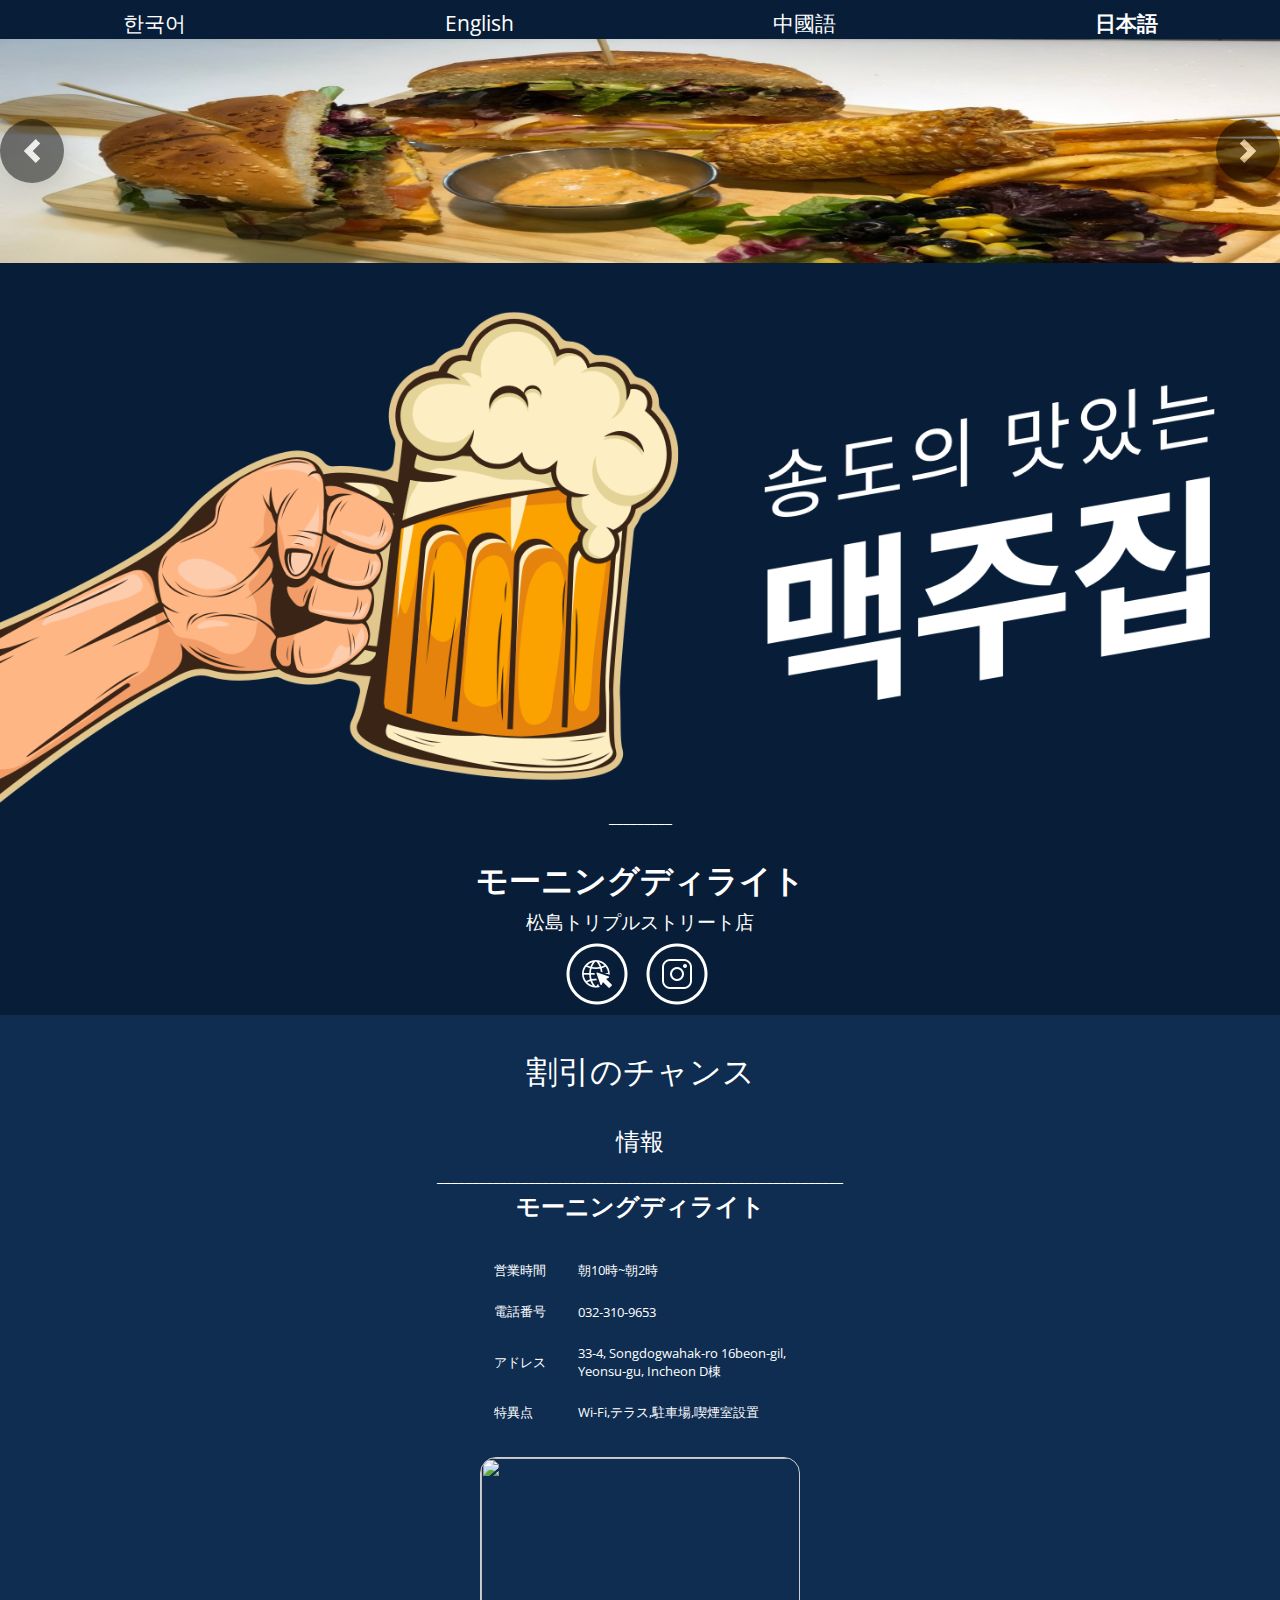
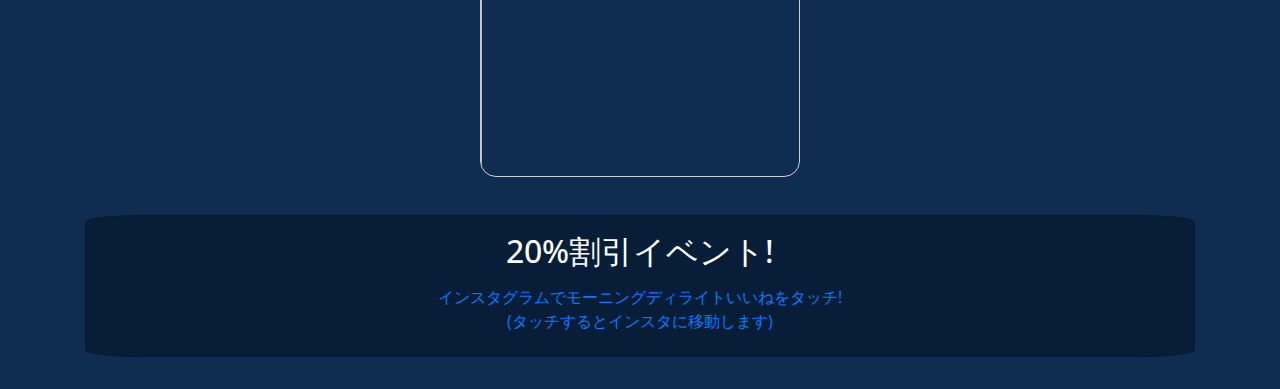
==== japanse.html @ a7b033f3 "add language setting" ====
<!doctype>
<html>

<head>
     <meta charset="utf-8">
    <link rel="stylesheet" href="css/bootstrap.min.css" />
    <link rel="stylesheet" href="css/index.css" />
    <link rel="stylesheet" href="https://use.fontawesome.com/releases/v5.2.0/css/all.css" integrity="sha384-hWVjflwFxL6sNzntih27bfxkr27PmbbK/iSvJ+a4+0owXq79v+lsFkW54bOGbiDQ"
        crossorigin="anonymous">
    <script src="https://code.jquery.com/jquery-3.3.1.slim.min.js" integrity="sha384-q8i/X+965DzO0rT7abK41JStQIAqVgRVzpbzo5smXKp4YfRvH+8abtTE1Pi6jizo"
        crossorigin="anonymous"></script>
    <script src="https://cdnjs.cloudflare.com/ajax/libs/popper.js/1.14.3/umd/popper.min.js" integrity="sha384-ZMP7rVo3mIykV+2+9J3UJ46jBk0WLaUAdn689aCwoqbBJiSnjAK/l8WvCWPIPm49"
        crossorigin="anonymous"></script>
    <script src="https://ajax.googleapis.com/ajax/libs/jquery/3.3.1/jquery.min.js"></script>
    <script src="js/bootstrap.min.js"></script>

</head>


<body>
    <div>
        <div class="row justify-content-around" id="nav_bar">
            <div class="col-xs-2">
                <a href="./index.html">한국어</a>
            </div>
            <div class="col-xs-2">
                <a href="./index1.html">English</a>
            </div>
            <div class="col-xs-2">
                <a href="./index2.html">中國語</a>
            </div>
            <div class="col-xs-2">
                <a href="#" style="font-weight: bold">日本語</a>
            </div>
        </div>
        
        <div id="MD_carousel" class="carousel slide carousel-fade" data-ride="carousel">
            <div class="carousel-inner">
                <div class="carousel-item active">
                    <img class="d-block w-100" src="./img/MD1.jpg" alt="First slide">
                </div>
                <div class="carousel-item">
                    <img class="d-block w-100" src="./img/MD2.jpg" alt="Second slide">
                </div>
                <div class="carousel-item">
                    <img class="d-block w-100" src="./img/MD3.jpg" alt="Third slide">
                </div>
            </div>
            <a class="carousel-control-prev" href="#MD_carousel" role="button" data-slide="prev">
                <span class="carousel-control-prev-icon" aria-hidden="true"></span>
            </a>
            <a class="carousel-control-next" href="#MD_carousel" role="button" data-slide="next">
                <span class="carousel-control-next-icon" aria-hidden="true"></span>
            </a>
        </div>

        <div id="MD_radius">
            <div>
                <img class="MD_I" src="./img/beer.png" />
            </div>
            <center>
                <div class="container">
                    _________
                    <br/>
                    <h2 style="font-weight: bold ;margin-top:2rem;">モーニングディライト</h2>
                    <span id="MD_Song">松島トリプルストリート店</span>
                    <div class="MD_c">
                        <a href="https://m.store.naver.com/restaurants/detail?id=669743525">
                            <img src="./img/1.png" />
                        </a>
                        <a href="https://www.instagram.com/md_in_songdo/">
                            <img src="./img/white.png" />
                        </a>
                    </div>
                </div>
            </center>
        </div>
        <div id="MD_accordion">
            <center>
                <a href="#coupon">
                    <span style="color:white; font-size: 2rem;">割引のチャンス</span>
                </a>
            </center>
            <div class="container" id="cl_bg">
                <center>
                    <h4>情報
                        <br/>
                    </h4>
                    __________________________________________________________
                    <br/>
                </center>
                <center>
                    <span style="font-weight: bold; font-size:1.5rem; padding:1rem 1rem;">モーニングディライト</span>
                    <table id="MD_t">
                        <tr>
                            <td>
                                営業時間
                            </td>
                            <td>
                                朝10時~朝2時
                            </td>
                        </tr>
                        <tr>
                            <td>
                                電話番号
                            </td>
                            <td>
                                032-310-9653
                            </td>
                        </tr>
                        <tr>
                            <td>
                                アドレス
                            </td>
                            <td>
                                33-4, Songdogwahak-ro 16beon-gil,<br> Yeonsu-gu, Incheon D棟
                            </td>
                        </tr>
                        <tr>
                            <td>
                                特異点
                            </td>
                            <td>
                                Wi-Fi,テラス,駐車場,喫煙室設置
                            </td>
                        </tr>
                    </table>
                </center>
                <center>
                    <table id="MD_t1">
                        <tr>
                            <td>
                                <a href="https://map.naver.com/index.nhn?searchCoord=7c30d41645e458b68d3a2a4c32809c4838bce439d4922be2fa002d666c1beabb&query=66qo64ud65Sc65287J207Yq4IO2KuOumrO2UjOyKpO2KuOumrO2KuCDsp4HsmIHsoJA%3D&menu=location&street=on&tab=1&lng=8e48622aa38531742b465e1376ebda30&mapMode=0&mpx=a5f09ac98a23c632d46a749507f4f30246db13d1ecf91e034d4624811f751e9b11b6a52408a9c1525563d156ce169345521958ad7a3da2339897e4f45fe1b0ca&lat=ff853225fff9375dbcdc8529db49bd4a&dlevel=11&enc=b64"
                                    target="_blank">
                                    <img src="http://prt.map.naver.com/mashupmap/print?key=p1534151873457_71561977" id="Naver_map"/>
                                </a>
                            </td>
                        </tr>
                        <tr>
                            <td>
                                <table cellpadding="0" cellspacing="0" width="100%"> </table>
                            </td>
                        </tr>
                    </table>

                </center>


                <a name=coupon>
                    <div class="card" id="MD_c2">
                        <h2>
                            <center>20%割引イベント!</center>
                        </h2>
                        <a class="btn" href="https://www.instagram.com/md_in_songdo/">インスタグラムでモーニングディライトいいねをタッチ!</br>(タッチするとインスタに移動します)</a>
                    </div>
                </a>
            </div>
        </div>

    </div>
</body>

</html>
---- css/index.css ----
@import url('https://fonts.googleapis.com/css?family=Open+Sans');
body{
    font-family: 'Open Sans', sans-serif;
}
#nav_bar{
    z-index: 3;
    position: relative;
    color:white;
    font-size:1.3rem;
    padding:0.5rem 0.5rem 0 0.5rem;
    background-color:#081e38;
}
#nav_bar a{
    color:white;
}
#MD_carousel{
    position: relative;
    width:auto;
    height:14rem !important;
    z-index: 1;
}
#MD_carousel img{
    width:auto;
    height:18rem;
}
#MD_carousel .carousel-control-prev-icon,
#MD_carousel .carousel-control-next-icon{
  position: relative;
}
.carousel-control-prev,
.carousel-control-next{
  width:4rem;
}

.carousel-control-prev-icon,
.carousel-control-next-icon {
  height: 4rem;
  width: 4rem;
  background-size: 1.5rem;
  background-color:black;
  border-radius: 50%;
  box-shadow:5px 5px 40px -16px black;
}
#MD_radius{
    z-index: 1; 
    position: relative; 
    background-color:#081e38;
    color:white;
}
#MD_radius .MD_I{
    max-width:95%;
    height:auto;
    margin-top:3rem;
}
#MD_accordion{
    padding:2rem 0rem;
    background-color: #0e2d51;
    color:white;
}
#cl_bg{
    padding-top:2rem;
    background-color: #0e2d51;
    color:white;
}
.MD_c img{
    margin:7px 10px 10px 4px;
}
#MD_t{
    font-size:0.8rem; 
    color:white;
    margin:1.5rem 0rem;
}
#MD_t td{
    padding:0.8rem 1rem 0.6rem 1rem;
}
#MD_i{
    border-radius: 5%;
}
#MD_c2{
    margin-top:2.2rem;
    padding:1rem;
    background-color:#081e38;
    border-radius: 5%;
    font-weight: bold;
}
#MD_t1 img{
    border-radius:5%;
    border:1px solid #cecece;
}
#MD_Song{
    margin:1.5rem;
    font-size: 1.2rem;
}
#Naver_map{
    width:20rem;
    height:20rem; 
    vertical-align:top;
}
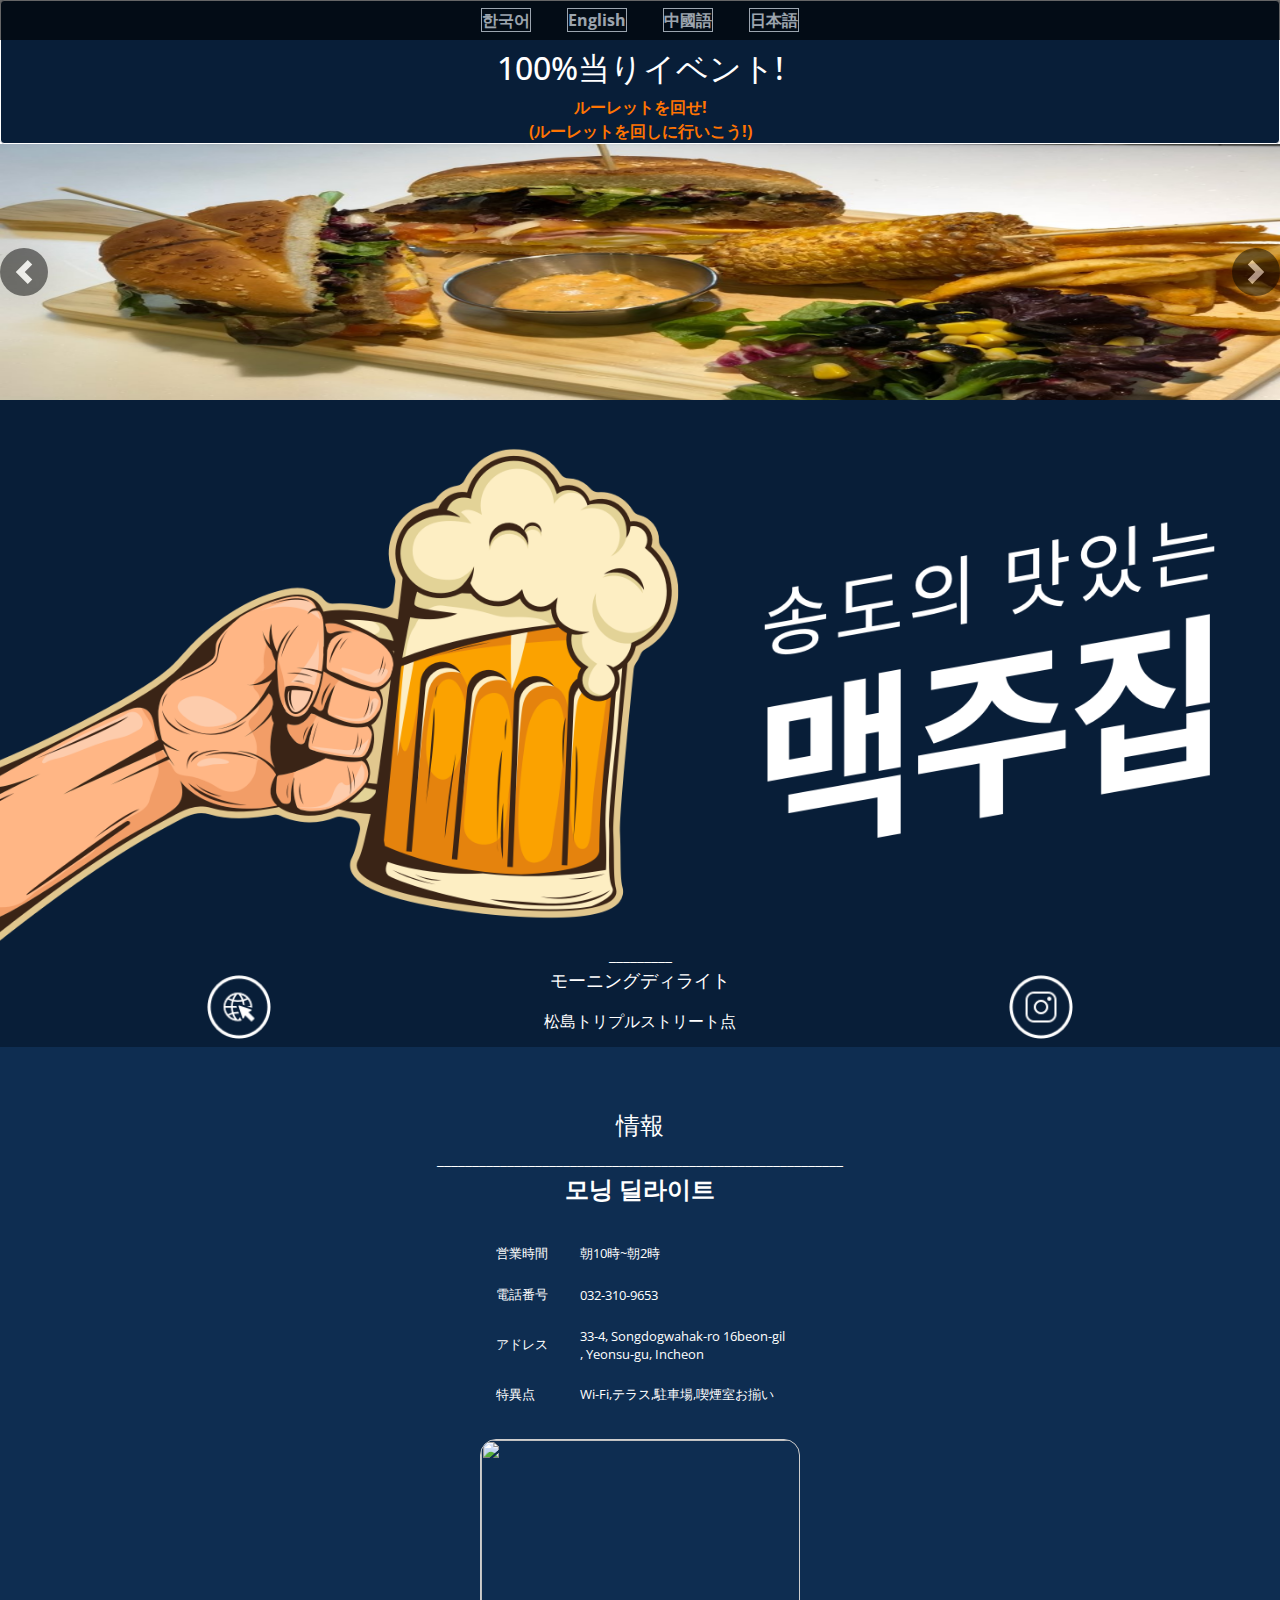
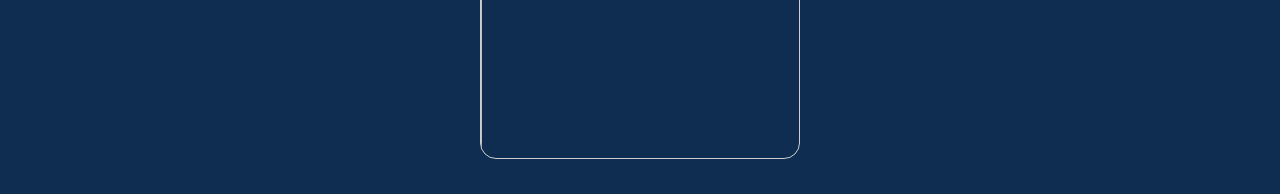
==== commit 1c6fef71: "resize and cut margin-right" ====
--- a/japanse.html
+++ b/japanse.html
@@ -2,9 +2,15 @@
 <html>
 
 <head>
-     <meta charset="utf-8">
+    <meta charset="utf-8">
+    <meta name="viewport" content="width=device-width, user-scalable=no">
+    <link href="https://fonts.googleapis.com/css?family=Open+Sans" rel="stylesheet">
+    <style>
+        @import url('https://fonts.googleapis.com/css?family=Open+Sans');
+    </style>
+    <meta name="viewport" content="width=device-width, user-scalable=no">
     <link rel="stylesheet" href="css/bootstrap.min.css" />
-    <link rel="stylesheet" href="css/index.css" />
+    <link rel="stylesheet" href="css/subindex.css" />
     <link rel="stylesheet" href="https://use.fontawesome.com/releases/v5.2.0/css/all.css" integrity="sha384-hWVjflwFxL6sNzntih27bfxkr27PmbbK/iSvJ+a4+0owXq79v+lsFkW54bOGbiDQ"
         crossorigin="anonymous">
     <script src="https://code.jquery.com/jquery-3.3.1.slim.min.js" integrity="sha384-q8i/X+965DzO0rT7abK41JStQIAqVgRVzpbzo5smXKp4YfRvH+8abtTE1Pi6jizo"
@@ -19,21 +25,23 @@
 
 <body>
     <div>
-        <div class="row justify-content-around" id="nav_bar">
-            <div class="col-xs-2">
+
+        <div id="nav_bar">
+            <center>
                 <a href="./index.html">한국어</a>
+                <a href="#">English</a>
+                <a href="#">中國語</a>
+                <a href="#"  style="font-weight: bold">日本語</a>
+            </center>
+        </div>
+
+        <div class="card" id="MD_c2">
+                <h2>
+                    <center>100%当りイベント!</center>
+                </h2>
+                <a href="./Roulette.html"> ルーレットを回せ!</br>(ルーレットを回しに行いこう!)</a>
             </div>
-            <div class="col-xs-2">
-                <a href="./index1.html">English</a>
-            </div>
-            <div class="col-xs-2">
-                <a href="./index2.html">中國語</a>
-            </div>
-            <div class="col-xs-2">
-                <a href="#" style="font-weight: bold">日本語</a>
-            </div>
-        </div>
-        
+
         <div id="MD_carousel" class="carousel slide carousel-fade" data-ride="carousel">
             <div class="carousel-inner">
                 <div class="carousel-item active">
@@ -53,6 +61,7 @@
                 <span class="carousel-control-next-icon" aria-hidden="true"></span>
             </a>
         </div>
+        
 
         <div id="MD_radius">
             <div>
@@ -62,25 +71,26 @@
                 <div class="container">
                     _________
                     <br/>
-                    <h2 style="font-weight: bold ;margin-top:2rem;">モーニングディライト</h2>
-                    <span id="MD_Song">松島トリプルストリート店</span>
-                    <div class="MD_c">
-                        <a href="https://m.store.naver.com/restaurants/detail?id=669743525">
+                    <div class="row justify-content-around ">
+                        <div class="MD_c col-xs">
+                            <a href="https://m.store.naver.com/restaurants/detail?id=669743525">
                             <img src="./img/1.png" />
                         </a>
-                        <a href="https://www.instagram.com/md_in_songdo/">
-                            <img src="./img/white.png" />
-                        </a>
+                    </div>
+                        <div class="col-xs">  
+                            <p id="MD_J">モーニングディライト<br></p>
+                            <span id="MD_Song">松島トリプルストリート点</span>
+                        </div>
+                        <div class="MD_c col-xs">
+                                <a href="https://www.instagram.com/md_in_songdo/">
+                                    <img src="./img/white.png" />
+                                </a>
+                        </div>
                     </div>
                 </div>
             </center>
         </div>
         <div id="MD_accordion">
-            <center>
-                <a href="#coupon">
-                    <span style="color:white; font-size: 2rem;">割引のチャンス</span>
-                </a>
-            </center>
             <div class="container" id="cl_bg">
                 <center>
                     <h4>情報
@@ -90,14 +100,14 @@
                     <br/>
                 </center>
                 <center>
-                    <span style="font-weight: bold; font-size:1.5rem; padding:1rem 1rem;">モーニングディライト</span>
+                    <span style="font-weight: bold; font-size:1.5rem; padding:1rem 1rem;">모닝 딜라이트</span>
                     <table id="MD_t">
                         <tr>
                             <td>
-                                営業時間
+                                    営業時間
                             </td>
                             <td>
-                                朝10時~朝2時
+                                    朝10時~朝2時
                             </td>
                         </tr>
                         <tr>
@@ -113,15 +123,15 @@
                                 アドレス
                             </td>
                             <td>
-                                33-4, Songdogwahak-ro 16beon-gil,<br> Yeonsu-gu, Incheon D棟
+                                    33-4, Songdogwahak-ro 16beon-gil<br>, Yeonsu-gu, Incheon
                             </td>
                         </tr>
                         <tr>
                             <td>
-                                特異点
+                                    特異点
                             </td>
                             <td>
-                                Wi-Fi,テラス,駐車場,喫煙室設置
+                                Wi-Fi,テラス,駐車場,喫煙室お揃い
                             </td>
                         </tr>
                     </table>
@@ -145,15 +155,6 @@
 
                 </center>
 
-
-                <a name=coupon>
-                    <div class="card" id="MD_c2">
-                        <h2>
-                            <center>20%割引イベント!</center>
-                        </h2>
-                        <a class="btn" href="https://www.instagram.com/md_in_songdo/">インスタグラムでモーニングディライトいいねをタッチ!</br>(タッチするとインスタに移動します)</a>
-                    </div>
-                </a>
             </div>
         </div>
 
--- a/css/subindex.css
+++ b/css/subindex.css
@@ -0,0 +1,114 @@
+@import url('https://fonts.googleapis.com/css?family=Open+Sans');
+body{
+    font-family: 'Open Sans', sans-serif;
+    margin-right:0;
+    margin-left:0;
+}
+#nav_bar{
+    width: 100%;
+    background-color:black;
+    z-index: 3;
+    position: fixed;
+    font-weight: bold;
+    opacity:0.6;
+    font-size:1rem;
+    padding:0.5rem 0 0.5rem 0;
+}
+#nav_bar a{
+    color:white;
+    border:1px solid white;
+    margin:1rem;
+}
+#MD_carousel{
+    position: relative;
+    width:100%;
+    height:16rem !important;
+    z-index: 1;
+}
+#MD_carousel img{
+    width:100%;
+    height:18rem;
+}
+#MD_carousel .carousel-control-prev-icon,
+#MD_carousel .carousel-control-next-icon{
+  position: relative;
+}
+.carousel-control-prev,
+.carousel-control-next{
+  width:3rem;
+}
+
+.carousel-control-prev-icon,
+.carousel-control-next-icon {
+  height: 3rem;
+  width: 3rem;
+  background-size: 1.5rem;
+  background-color:black;
+  border-radius: 50%;
+  box-shadow:5px 5px 40px -16px black;
+}
+#MD_radius{
+    z-index: 1; 
+    position: relative; 
+    background-color:#081e38;
+    color:white;
+}
+#MD_radius .MD_I{
+    max-width:95%;
+    height:auto;
+    margin-top:3rem;
+}
+#MD_accordion{
+    padding:2rem 0rem;
+    background-color: #0e2d51;
+    color:white;
+}
+#cl_bg{
+    padding-top:2rem;
+    background-color: #0e2d51;
+    color:white;
+}
+.MD_c img{
+    margin-top:0.5rem;
+    margin-bottom:0.5rem;
+    width:4rem;
+    height:4rem;
+}
+#MD_t{
+    font-size:0.8rem; 
+    color:white;
+    margin:1.5rem 0rem;
+}
+#MD_t td{
+    padding:0.8rem 1rem 0.6rem 1rem;
+}
+#MD_i{
+    border-radius: 5%;
+}
+#MD_c2{ 
+    
+    padding-top:3rem;
+    color:white;
+    background-color:#081e38;
+    font-weight: bold;
+    border:0.5px solid white;
+}
+#MD_c2 a{
+    color:rgb(255, 116, 2);
+    text-align: center;
+}
+#MD_t1 img{
+    border-radius:5%;
+    border:1px solid #cecece;
+}
+#MD_Song{
+    font-size:1rem;
+}
+#Naver_map{
+    width:20rem;
+    height:20rem; 
+    vertical-align:top;
+}
+#MD_J{
+    font-size:1.1rem;
+}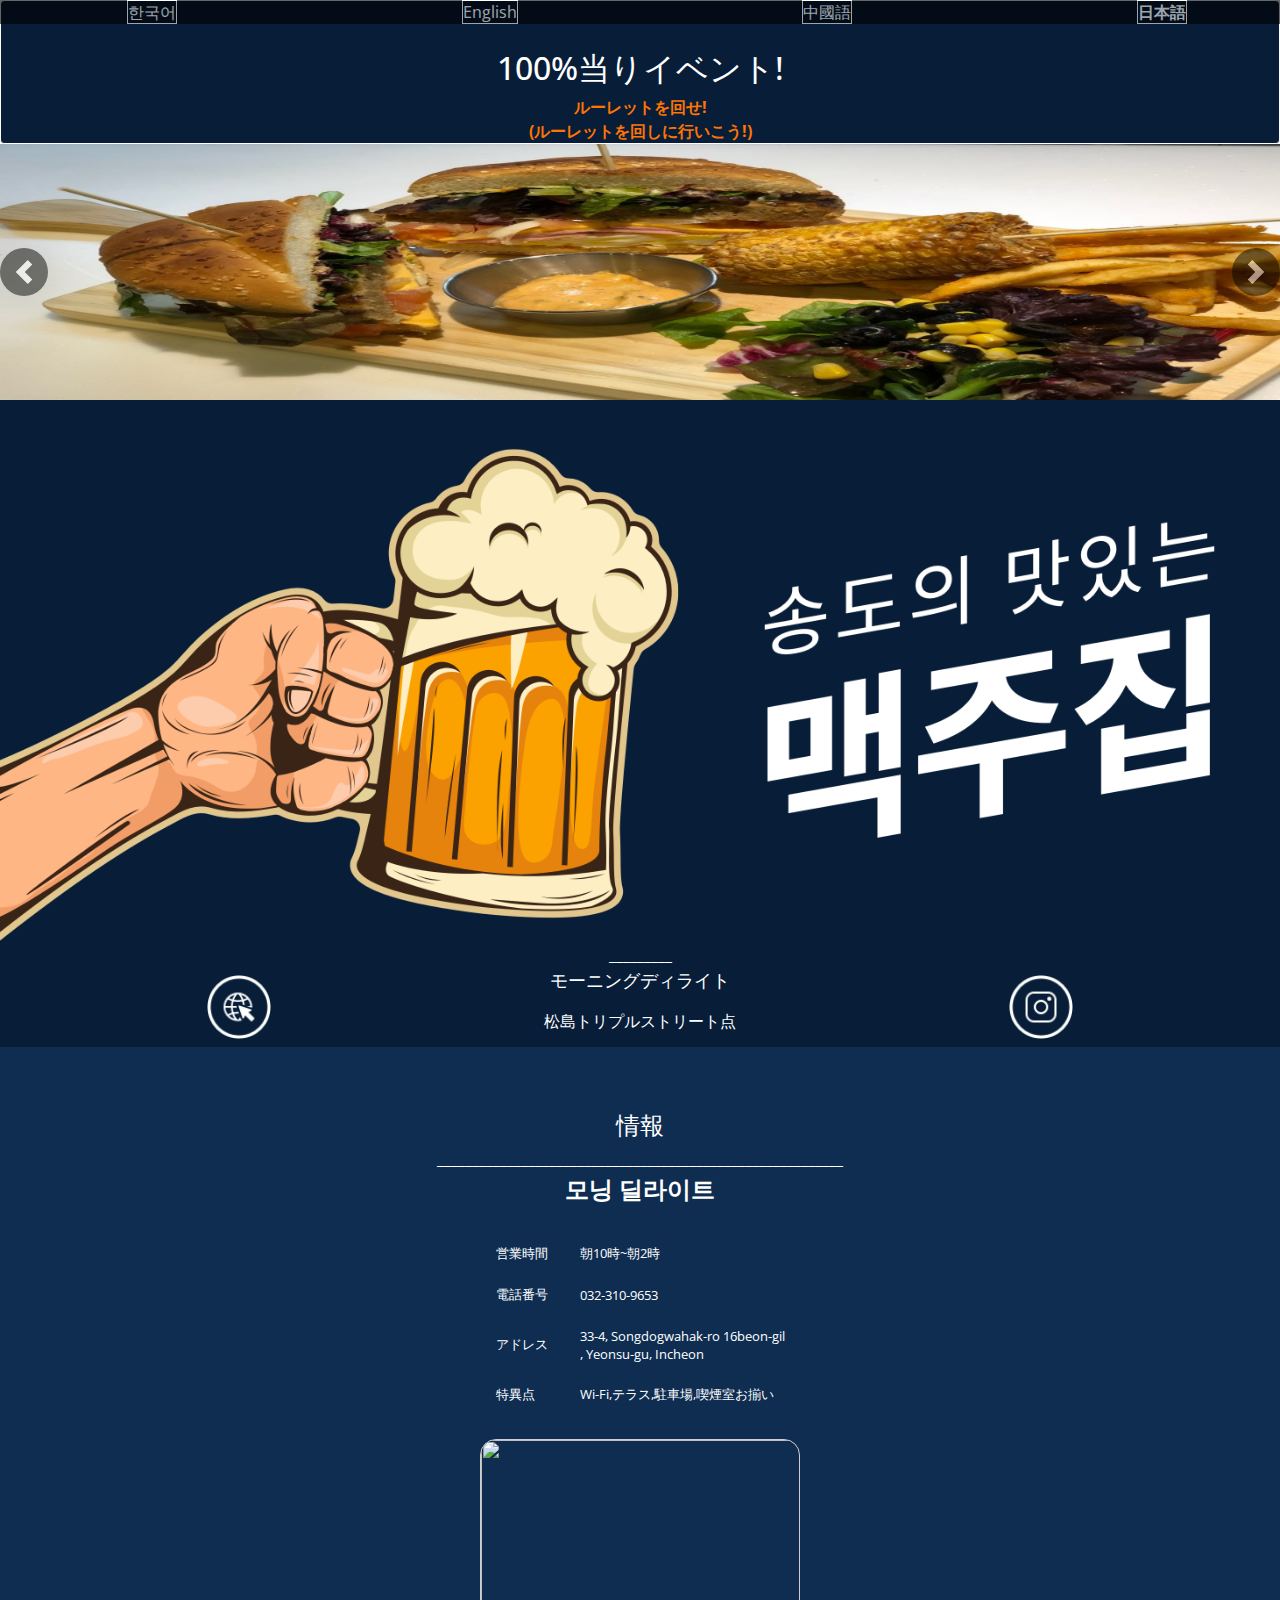
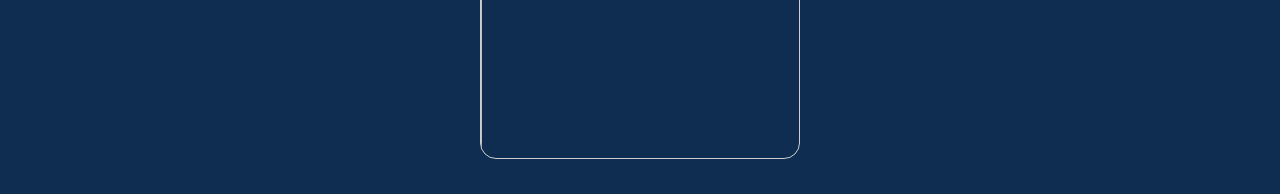
==== commit bdb1370f: "language and subindex rename" ====
--- a/japanse.html
+++ b/japanse.html
@@ -10,7 +10,7 @@
     </style>
     <meta name="viewport" content="width=device-width, user-scalable=no">
     <link rel="stylesheet" href="css/bootstrap.min.css" />
-    <link rel="stylesheet" href="css/subindex.css" />
+    <link rel="stylesheet" href="css/index.css" />
     <link rel="stylesheet" href="https://use.fontawesome.com/releases/v5.2.0/css/all.css" integrity="sha384-hWVjflwFxL6sNzntih27bfxkr27PmbbK/iSvJ+a4+0owXq79v+lsFkW54bOGbiDQ"
         crossorigin="anonymous">
     <script src="https://code.jquery.com/jquery-3.3.1.slim.min.js" integrity="sha384-q8i/X+965DzO0rT7abK41JStQIAqVgRVzpbzo5smXKp4YfRvH+8abtTE1Pi6jizo"
@@ -26,14 +26,12 @@
 <body>
     <div>
 
-        <div id="nav_bar">
-            <center>
-                <a href="./index.html">한국어</a>
-                <a href="#">English</a>
-                <a href="#">中國語</a>
-                <a href="#"  style="font-weight: bold">日本語</a>
-            </center>
-        </div>
+            <div class="row justify-content-around" id="nav_bar">
+                    <div><a href="./index.html">한국어</a></div>
+                     <div><a href="#">English</a></div>
+                     <div><a href="#">中國語</a></div>
+                     <div><a href="#"  style="font-weight: bold">日本語</a></div>
+                 </div>
 
         <div class="card" id="MD_c2">
                 <h2>
--- a/css/index.css
+++ b/css/index.css
@@ -0,0 +1,112 @@
+@import url('https://fonts.googleapis.com/css?family=Open+Sans');
+body{
+    font-family: 'Open Sans', sans-serif;
+    margin-right:0;
+    margin-left:0;
+}
+#nav_bar{
+    width:105%;
+    background-color:black;
+    z-index: 3;
+    position: fixed;
+    opacity:0.6;
+    font-size:1rem;
+}
+#nav_bar a{
+    color:white;
+    border:1px solid white;
+    margin:1rem 0rem;
+}
+#MD_carousel{
+    position: relative;
+    width:100%;
+    height:16rem !important;
+    z-index: 1;
+}
+#MD_carousel img{
+    width:100%;
+    height:18rem;
+}
+#MD_carousel .carousel-control-prev-icon,
+#MD_carousel .carousel-control-next-icon{
+  position: relative;
+}
+.carousel-control-prev,
+.carousel-control-next{
+  width:3rem;
+}
+
+.carousel-control-prev-icon,
+.carousel-control-next-icon {
+  height: 3rem;
+  width: 3rem;
+  background-size: 1.5rem;
+  background-color:black;
+  border-radius: 50%;
+  box-shadow:5px 5px 40px -16px black;
+}
+#MD_radius{
+    z-index: 1; 
+    position: relative; 
+    background-color:#081e38;
+    color:white;
+}
+#MD_radius .MD_I{
+    max-width:95%;
+    height:auto;
+    margin-top:3rem;
+}
+#MD_accordion{
+    padding:2rem 0rem;
+    background-color: #0e2d51;
+    color:white;
+}
+#cl_bg{
+    padding-top:2rem;
+    background-color: #0e2d51;
+    color:white;
+}
+.MD_c img{
+    margin-top:0.5rem;
+    margin-bottom:0.5rem;
+    width:4rem;
+    height:4rem;
+}
+#MD_t{
+    font-size:0.8rem; 
+    color:white;
+    margin:1.5rem 0rem;
+}
+#MD_t td{
+    padding:0.8rem 1rem 0.6rem 1rem;
+}
+#MD_i{
+    border-radius: 5%;
+}
+#MD_c2{ 
+    
+    padding-top:3rem;
+    color:white;
+    background-color:#081e38;
+    font-weight: bold;
+    border:0.5px solid white;
+}
+#MD_c2 a{
+    color:rgb(255, 116, 2);
+    text-align: center;
+}
+#MD_t1 img{
+    border-radius:5%;
+    border:1px solid #cecece;
+}
+#MD_Song{
+    font-size:1rem;
+}
+#Naver_map{
+    width:20rem;
+    height:20rem; 
+    vertical-align:top;
+}
+#MD_J{
+    font-size:1.1rem;
+}